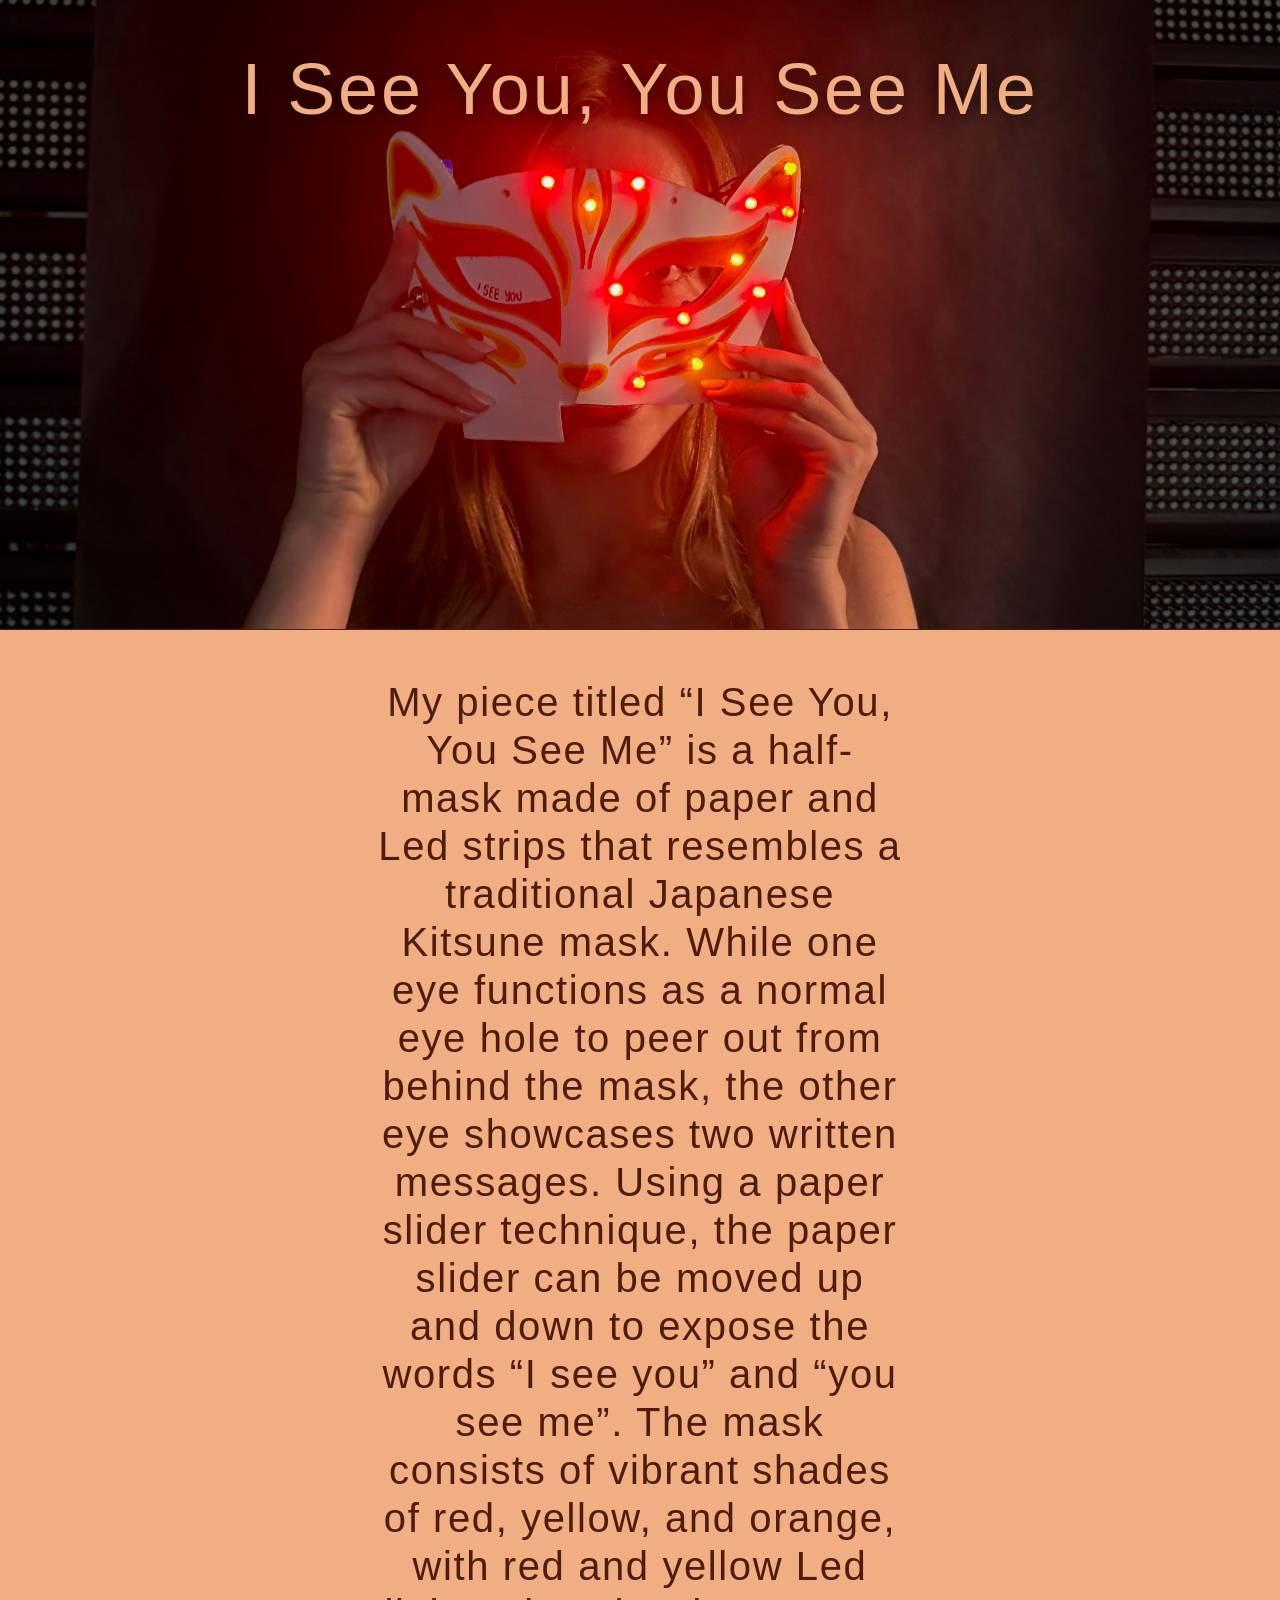
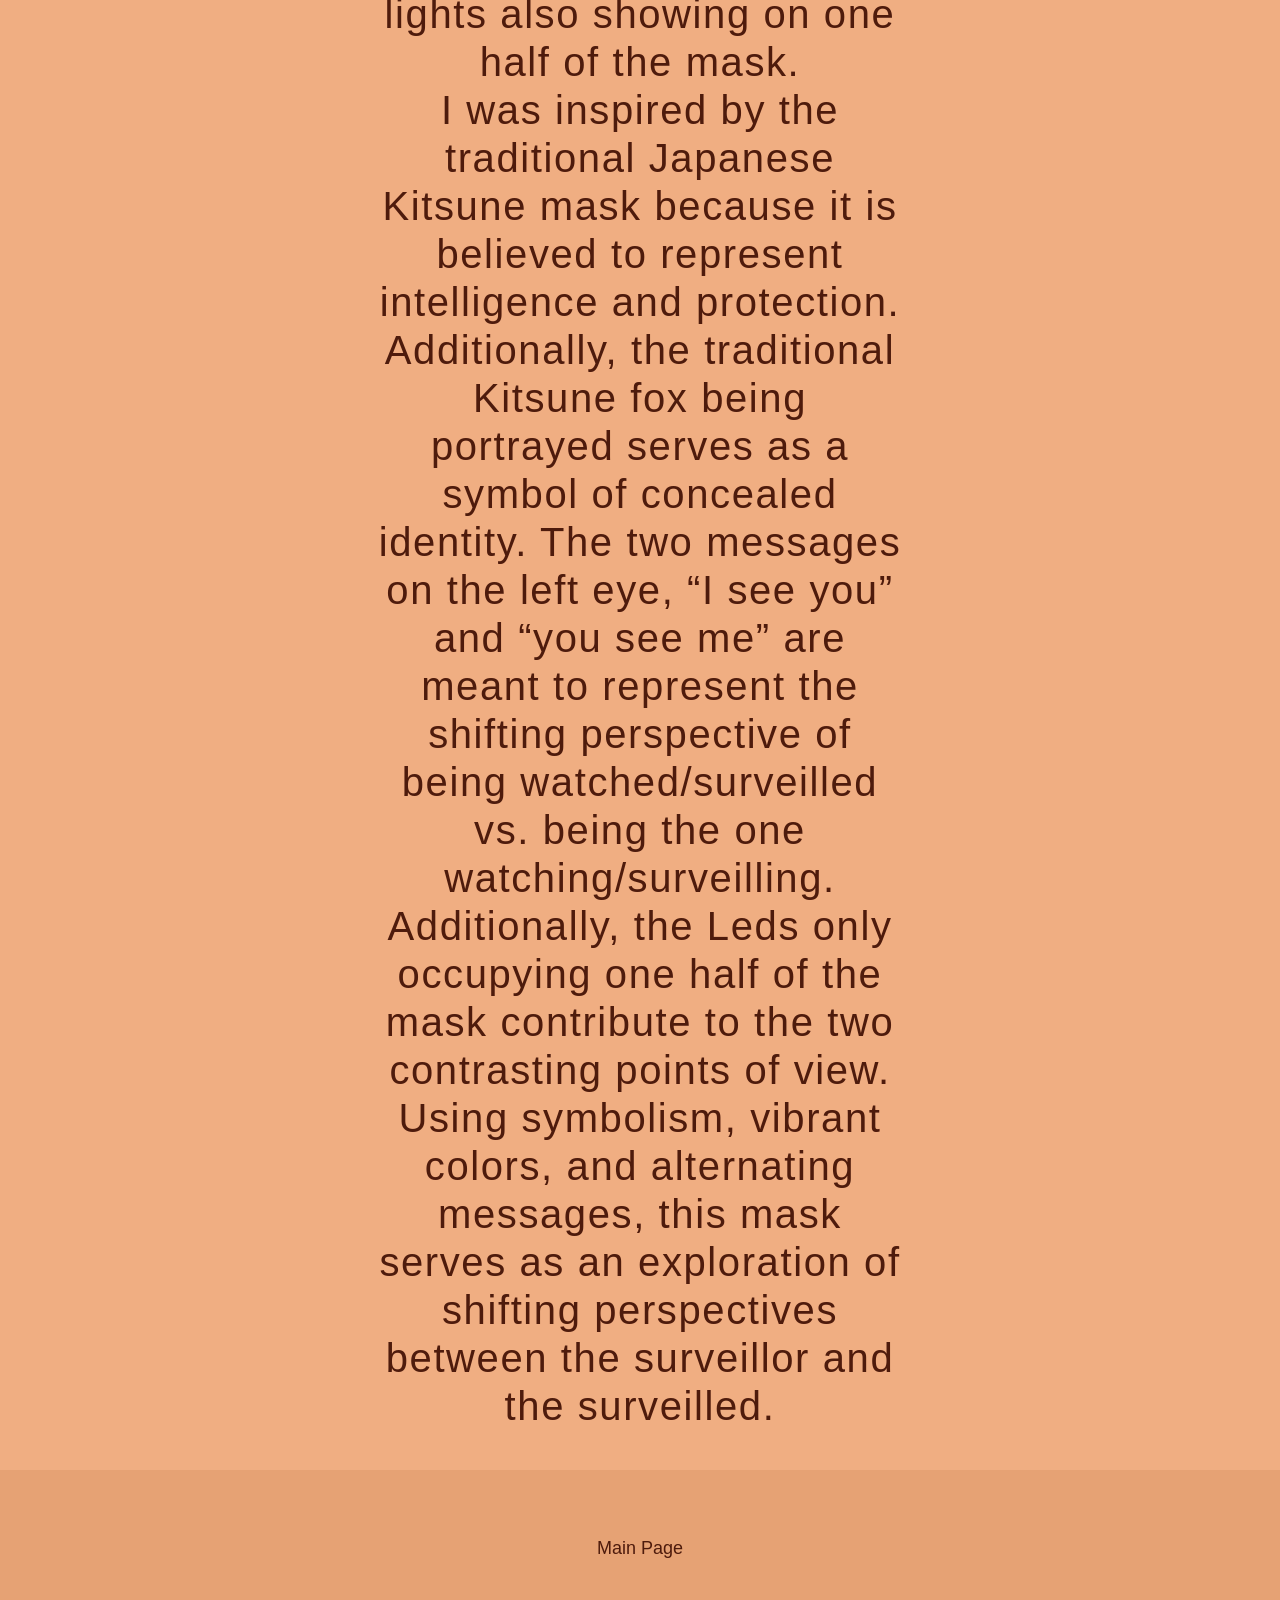
==== artist-statement.html @ fdf99272 "9uafh9av9" ====
<!DOCTYPE html>
<html lang="en">

<head>
  <meta charset="UTF-8">
  <meta name="viewport" content="width=device-width, initial-scale=1.0">
  <title>Artist Statement — I See You, You See Me</title>
  <link rel="stylesheet" href="style.css">
</head>
<body>
  <header>
    <h1>I See You, You See Me</h1>
  </header>
  <main>
    <h2>
      <p>
        My piece titled “I See You, You See Me” is a half-mask made of paper and Led strips that resembles a traditional
        Japanese Kitsune mask. While one eye functions as a normal eye hole to peer out from behind the mask, the other
        eye showcases two written messages. Using a paper slider technique, the paper slider can be moved up and down to
        expose the words “I see you” and “you see me”. The mask consists of vibrant shades of red, yellow, and orange,
        with red and yellow Led lights also showing on one half of the mask.
      </p>
      <p>
        I was inspired by the traditional Japanese Kitsune mask because it is believed to represent intelligence and
        protection. Additionally, the traditional Kitsune fox being portrayed serves as a symbol of concealed identity.
        The two messages on the left eye, “I see you” and “you see me” are meant to represent the shifting perspective
        of being watched/surveilled vs. being the one watching/surveilling. Additionally, the Leds only occupying one
        half of the mask contribute to the two contrasting points of view. Using symbolism, vibrant colors, and
        alternating messages, this mask serves as an exploration of shifting perspectives between the surveillor and the
        surveilled.
      </p>
    </h2>
    <nav class="page-links" aria-label="Sections">
      <a href="index.html">Main Page</a>
    </nav>
  </main>
</body>

</html>
---- style.css ----
* {
  box-sizing: border-box;
  margin: 0;
  padding: 0;
}

body {
  min-height: 100vh;
  font-family: "Trebuchet MS", "Lucida Sans Unicode", "Lucida Grande", "Lucida Sans", Arial, sans-serif;
  background: #f0ae82;
  color: #4e1b0c;
}

header {
  min-height: 70vh;
  padding: 3rem 1.5rem 2rem;
  text-align: center;
  color: #f0ae82; 
  border-bottom: 1px solid #4e1b0c;
  background: #1a0a08 url("images/final.mask") center / cover no-repeat;
}

h1 {
  font-size: clamp(2rem, 6vw, 4.5rem);
  font-weight: 400;
  letter-spacing: 0.04em;
  line-height: 1.15;
  color: #f0ae82;
  text-shadow: 0 2px 18px rgba(0, 0, 0, 0.7);
}

main {
  max-width: 36rem;
  margin: 0 auto;
  padding: 3rem 1.5rem;
  text-align: center;
  line-height: 1.6;
  font-size: 1.125rem;
}

h2 {
  font-size: clamp(1.5rem, 4vw, 2.5rem);
  font-weight: 400;
  letter-spacing: 0.04em;
  line-height: 1.2;
}

.page-links {
  display: flex;
  flex-direction: column;
  align-items: center;
  gap: 5.25rem;
  margin-top: 2.5rem;
  background-color: #e6a274;
  width: 100vw;
  margin-left: calc(50% - 50vw);
  padding-bottom: 4rem;
  padding-top: 4rem;
}

.page-links a {
  color: #4e1b0c;
  text-decoration: none;
}

.page-links a:hover,
.page-links a:focus-visible {
  color: #8f3f27;
}
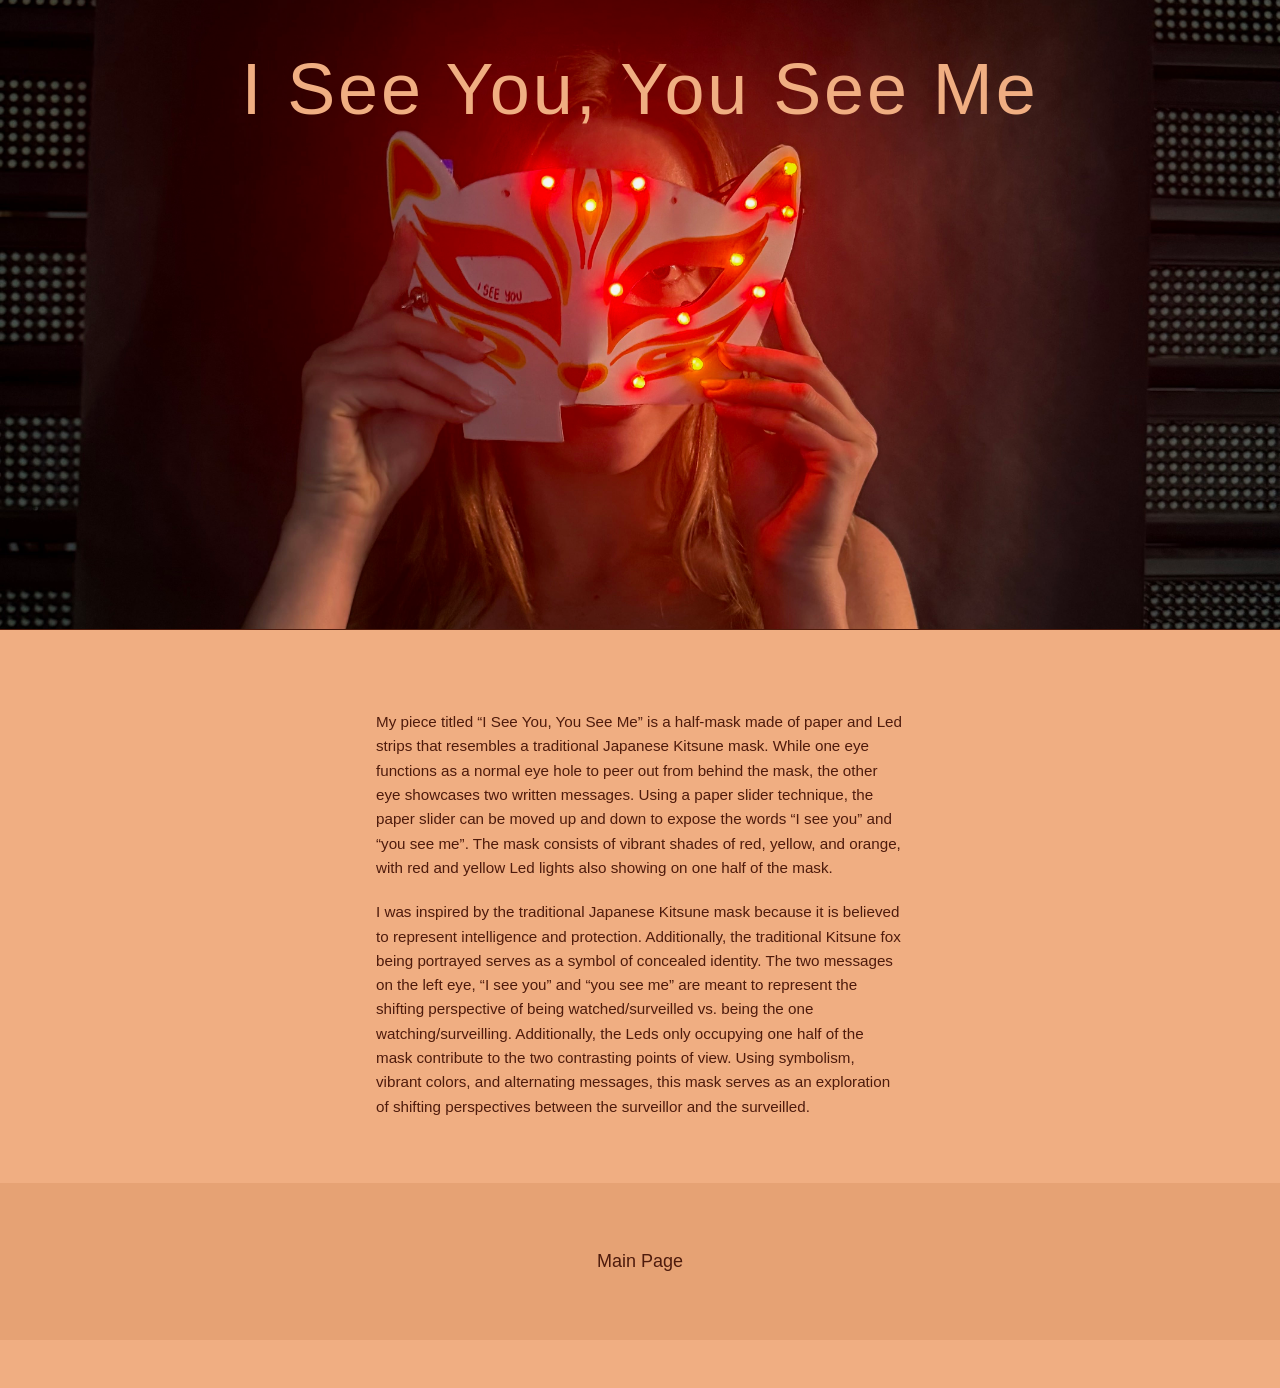
==== commit 0e6cdd5d: "efhioahpi" ====
--- a/artist-statement.html
+++ b/artist-statement.html
@@ -5,14 +5,14 @@
   <meta charset="UTF-8">
   <meta name="viewport" content="width=device-width, initial-scale=1.0">
   <title>Artist Statement — I See You, You See Me</title>
-  <link rel="stylesheet" href="style.css">
+  <link rel="stylesheet" href="style.css?v=2">
 </head>
 <body>
   <header>
     <h1>I See You, You See Me</h1>
   </header>
   <main>
-    <h2>
+    <div class="statement">
       <p>
         My piece titled “I See You, You See Me” is a half-mask made of paper and Led strips that resembles a traditional
         Japanese Kitsune mask. While one eye functions as a normal eye hole to peer out from behind the mask, the other
@@ -29,7 +29,7 @@
         alternating messages, this mask serves as an exploration of shifting perspectives between the surveillor and the
         surveilled.
       </p>
-    </h2>
+    </div>
     <nav class="page-links" aria-label="Sections">
       <a href="index.html">Main Page</a>
     </nav>
--- a/style.css
+++ b/style.css
@@ -26,7 +26,6 @@
   letter-spacing: 0.04em;
   line-height: 1.15;
   color: #f0ae82;
-  text-shadow: 0 2px 18px rgba(0, 0, 0, 0.7);
 }
 
 main {
@@ -43,6 +42,49 @@
   font-weight: 400;
   letter-spacing: 0.04em;
   line-height: 1.2;
+}
+
+.statement {
+  max-width: 36rem;
+  margin-left: auto;
+  margin-right: auto;
+  font-size: 0.95rem;
+  font-weight: 400;
+  letter-spacing: 0;
+  line-height: 1.6;
+  text-align: left;
+  margin-top: 2rem;
+  margin-bottom: 4rem;
+}
+
+.statement p + p {
+  margin-top: 1.25rem;
+}
+
+.development-process p + p {
+  margin-top: 1.5rem;
+}
+
+.process-media p {
+  font-size: 0.95rem;
+}
+
+.development-process h3:not(:first-of-type) {
+  margin-top: 6rem;
+}
+
+.process-media {
+  display: flex;
+  flex-direction: column;
+  gap: 1.5rem;
+  margin: 1.5rem auto;
+}
+
+.process-media img,
+.process-media video {
+  display: block;
+  width: 100%;
+  height: auto;
 }
 
 .page-links {
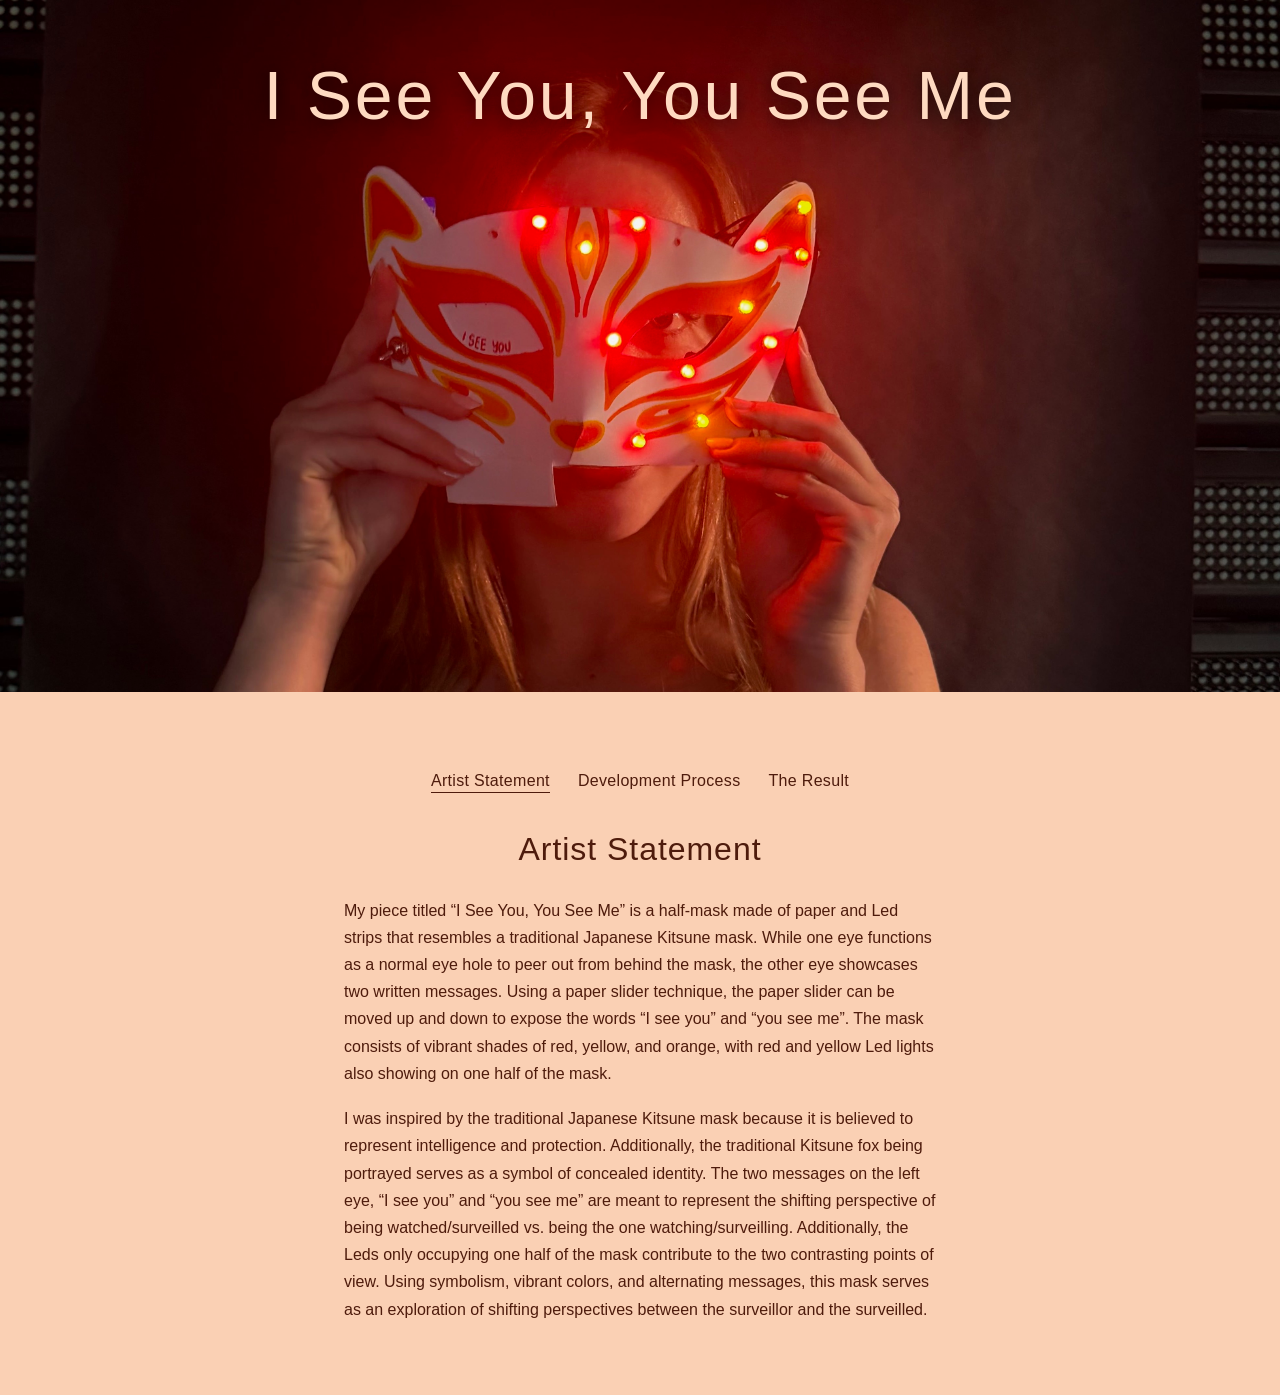
==== commit 96832ecb: "svhdphs" ====
--- a/artist-statement.html
+++ b/artist-statement.html
@@ -1,17 +1,23 @@
 <!DOCTYPE html>
 <html lang="en">
-
 <head>
   <meta charset="UTF-8">
   <meta name="viewport" content="width=device-width, initial-scale=1.0">
   <title>Artist Statement — I See You, You See Me</title>
-  <link rel="stylesheet" href="style.css?v=2">
+  <link rel="stylesheet" href="style.css?v=14">
 </head>
 <body>
-  <header>
-    <h1>I See You, You See Me</h1>
+  <header class="site-header">
+    <img class="header-photo" src="images/header.jpg?v=2" alt="">
+    <h1><a href="index.html">I See You, You See Me</a></h1>
   </header>
   <main>
+    <nav class="site-nav" aria-label="Sections">
+      <a href="artist-statement.html" aria-current="page">Artist Statement</a>
+      <a href="development-process.html">Development Process</a>
+      <a href="the-result.html">The Result</a>
+    </nav>
+    <h2 class="page-title">Artist Statement</h2>
     <div class="statement">
       <p>
         My piece titled “I See You, You See Me” is a half-mask made of paper and Led strips that resembles a traditional
@@ -30,10 +36,6 @@
         surveilled.
       </p>
     </div>
-    <nav class="page-links" aria-label="Sections">
-      <a href="index.html">Main Page</a>
-    </nav>
   </main>
 </body>
-
-</html>+</html>
--- a/style.css
+++ b/style.css
@@ -7,77 +7,129 @@
 body {
   min-height: 100vh;
   font-family: "Trebuchet MS", "Lucida Sans Unicode", "Lucida Grande", "Lucida Sans", Arial, sans-serif;
-  background: #f0ae82;
+  background: #fad0b4;
   color: #4e1b0c;
 }
 
-header {
-  min-height: 70vh;
-  padding: 3rem 1.5rem 2rem;
+a {
+  color: inherit;
+}
+
+.site-header {
+  position: relative;
+  display: flex;
+  align-items: flex-start;
+  justify-content: center;
+  width: 100%;
+  height: calc(100svh - 13rem);
+  min-height: 18rem;
+  padding: 3.5rem 1.5rem 2rem;
+  overflow: hidden;
   text-align: center;
-  color: #f0ae82; 
-  border-bottom: 1px solid #4e1b0c;
-  background: #1a0a08 url("images/final.mask") center / cover no-repeat;
+  background: #1a0a08;
+}
+
+.header-photo {
+  position: absolute;
+  inset: 0;
+  width: 100%;
+  height: 100%;
+  object-fit: cover;
+  object-position: center center;
 }
 
 h1 {
-  font-size: clamp(2rem, 6vw, 4.5rem);
+  position: relative;
+  z-index: 1;
+  font-size: clamp(2.1rem, 6vw, 4.25rem);
   font-weight: 400;
   letter-spacing: 0.04em;
   line-height: 1.15;
-  color: #f0ae82;
+}
+
+h1 a {
+  color: #fedac1;
+  text-decoration: none;
+  text-shadow: 0 2px 18px rgba(0, 0, 0, 0.65);
+}
+
+h1 a:hover,
+h1 a:focus-visible {
+  color: #fff4ea;
 }
 
 main {
-  max-width: 36rem;
+  max-width: 40rem;
   margin: 0 auto;
-  padding: 3rem 1.5rem;
+  padding: 3rem 1.5rem 4.5rem;
+}
+
+.intro {
+  max-width: 34rem;
+  margin: 0 auto;
   text-align: center;
-  line-height: 1.6;
   font-size: 1.125rem;
+  line-height: 1.65;
+}
+
+.site-nav {
+  display: flex;
+  flex-wrap: wrap;
+  justify-content: center;
+  gap: 0.85rem 1.75rem;
+  margin: 2rem 0 2.25rem;
+}
+
+.site-nav a {
+  color: #4e1b0c;
+  text-decoration: none;
+  letter-spacing: 0.02em;
+}
+
+.site-nav a:hover,
+.site-nav a:focus-visible {
+  color: #8f3f27;
+}
+
+.site-nav a[aria-current="page"] {
+  border-bottom: 1px solid currentColor;
+  padding-bottom: 0.1rem;
 }
 
 h2 {
-  font-size: clamp(1.5rem, 4vw, 2.5rem);
+  font-size: clamp(1.45rem, 3vw, 2rem);
   font-weight: 400;
-  letter-spacing: 0.04em;
-  line-height: 1.2;
+  letter-spacing: 0.03em;
+  line-height: 1.25;
+  text-align: center;
+}
+
+.page-title {
+  margin-bottom: 1.75rem;
 }
 
 .statement {
-  max-width: 36rem;
-  margin-left: auto;
-  margin-right: auto;
-  font-size: 0.95rem;
+  font-size: 1rem;
   font-weight: 400;
-  letter-spacing: 0;
-  line-height: 1.6;
+  line-height: 1.7;
   text-align: left;
-  margin-top: 2rem;
-  margin-bottom: 4rem;
 }
 
 .statement p + p {
-  margin-top: 1.25rem;
+  margin-top: 1.15rem;
 }
 
-.development-process p + p {
-  margin-top: 1.5rem;
+.stage + .stage {
+  margin-top: 3.75rem;
 }
 
-.process-media p {
-  font-size: 0.95rem;
-}
-
-.development-process h3:not(:first-of-type) {
-  margin-top: 6rem;
+.stage h2 {
+  margin-bottom: 1.35rem;
 }
 
 .process-media {
   display: flex;
   flex-direction: column;
-  gap: 1.5rem;
-  margin: 1.5rem auto;
 }
 
 .process-media img,
@@ -85,27 +137,17 @@
   display: block;
   width: 100%;
   height: auto;
+  margin-top: 1.75rem;
 }
 
-.page-links {
-  display: flex;
-  flex-direction: column;
-  align-items: center;
-  gap: 5.25rem;
-  margin-top: 2.5rem;
-  background-color: #e6a274;
-  width: 100vw;
-  margin-left: calc(50% - 50vw);
-  padding-bottom: 4rem;
-  padding-top: 4rem;
+.process-media img:first-child,
+.process-media video:first-child {
+  margin-top: 0;
 }
 
-.page-links a {
-  color: #4e1b0c;
-  text-decoration: none;
+figcaption {
+  margin-top: 0.7rem;
+  text-align: center;
+  font-size: 0.95rem;
+  line-height: 1.5;
 }
-
-.page-links a:hover,
-.page-links a:focus-visible {
-  color: #8f3f27;
-}
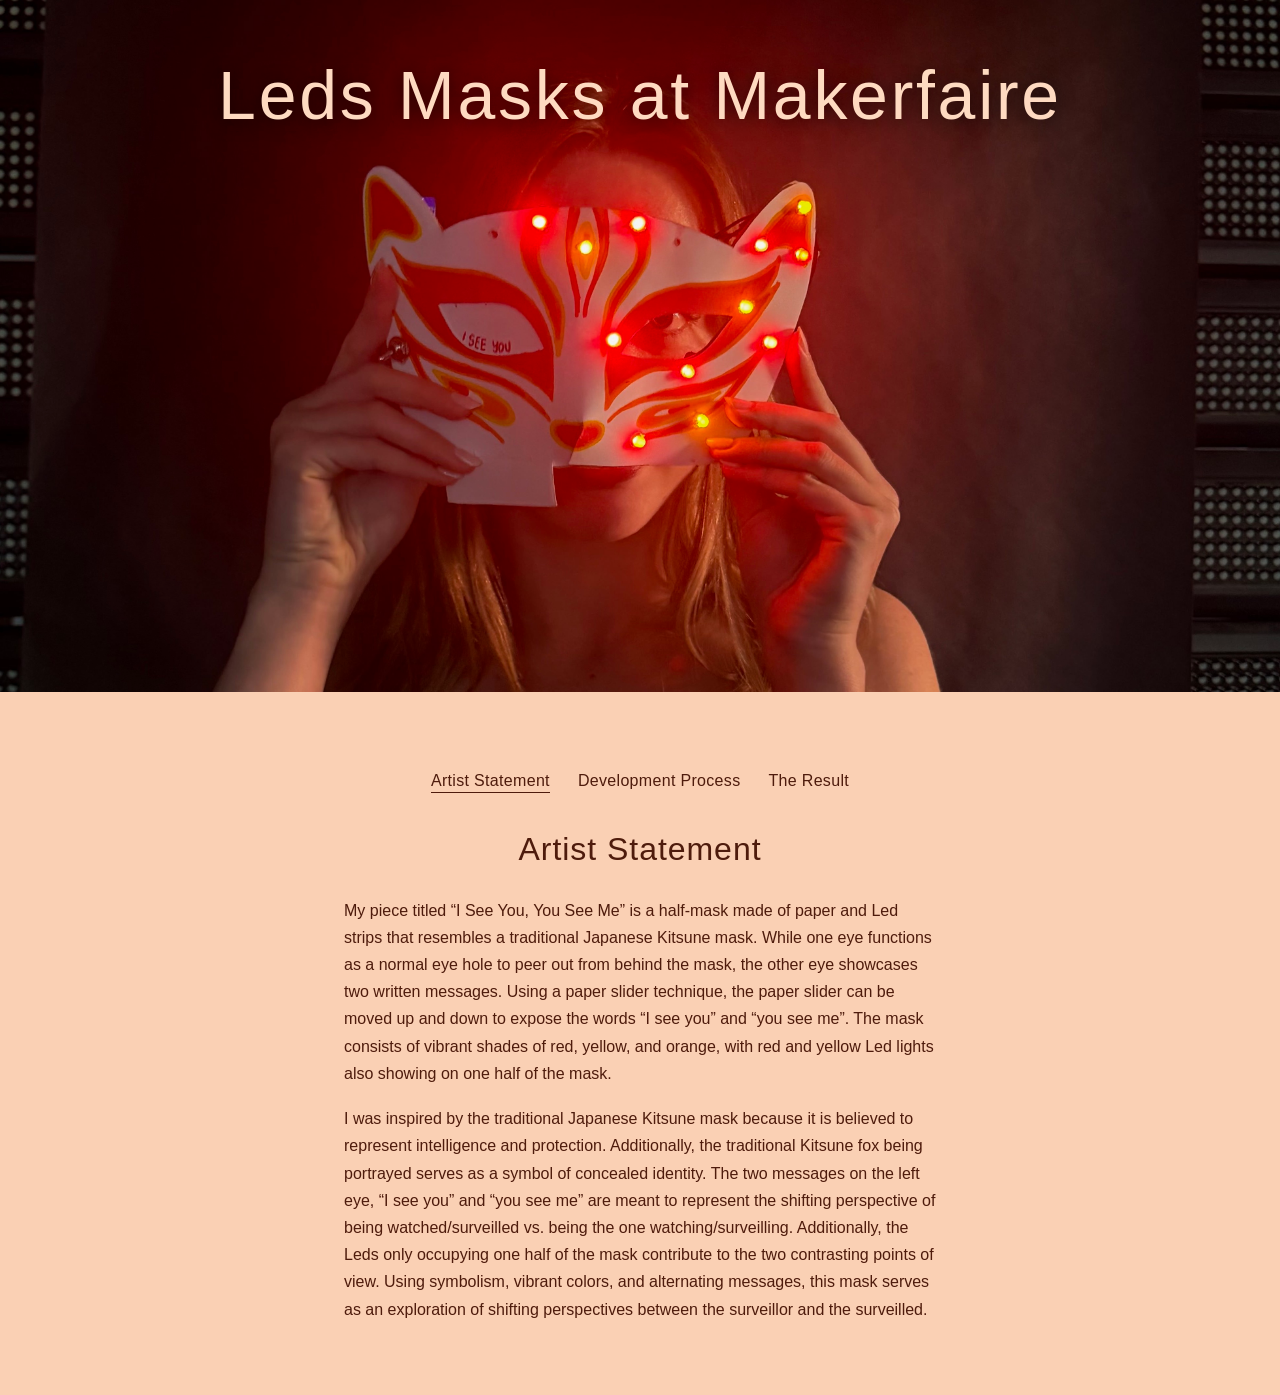
==== commit 7a01631c: "title" ====
--- a/artist-statement.html
+++ b/artist-statement.html
@@ -9,7 +9,7 @@
 <body>
   <header class="site-header">
     <img class="header-photo" src="images/header.jpg?v=2" alt="">
-    <h1><a href="index.html">I See You, You See Me</a></h1>
+    <h1><a href="index.html">Leds Masks at Makerfaire</a></h1>
   </header>
   <main>
     <nav class="site-nav" aria-label="Sections">
